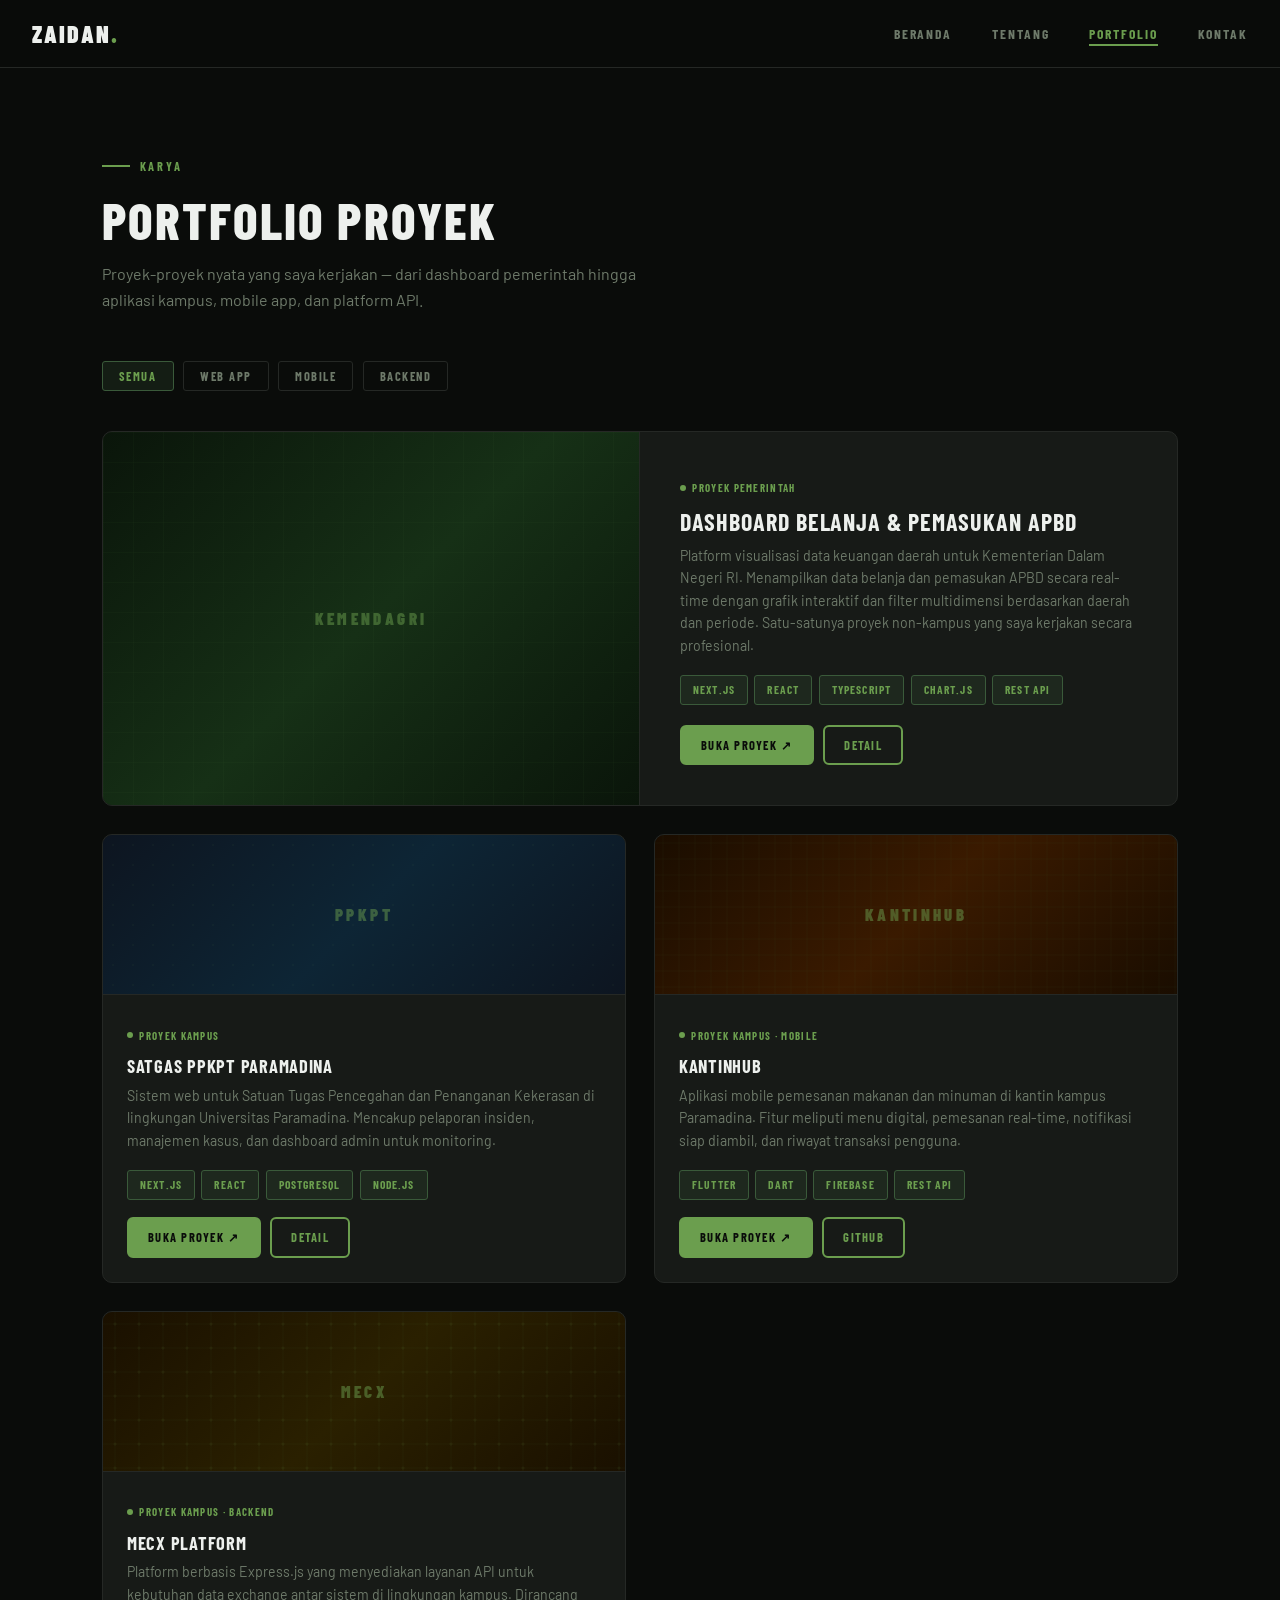
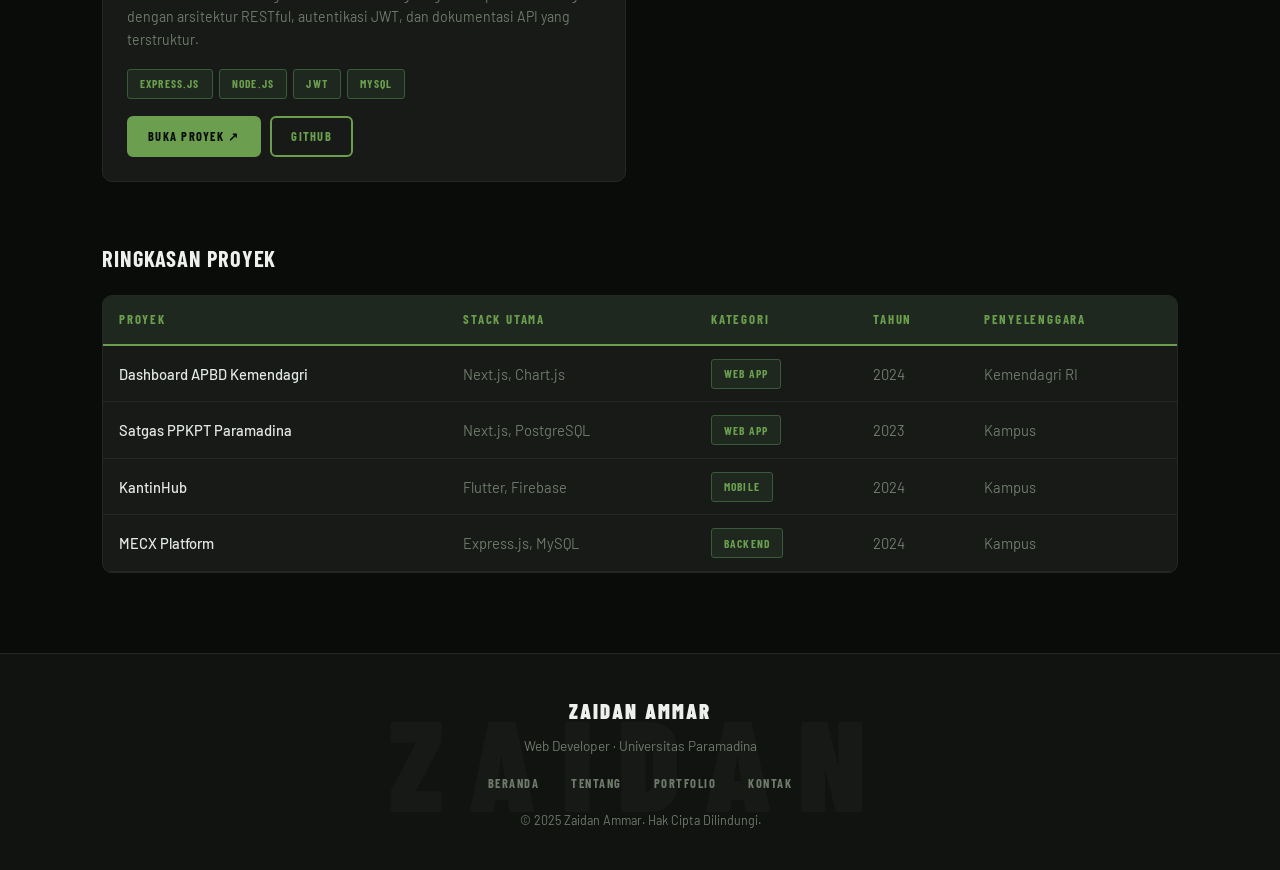
==== portfolio.html @ 1b8b5520 "first commit" ====
<!DOCTYPE html>
<html lang="id">
<head>
  <meta charset="UTF-8" />
  <meta name="viewport" content="width=device-width, initial-scale=1.0" />
  <title>Zaidan Ammar | Portfolio</title>
  <link rel="stylesheet" href="style.css" />
  <style>
    .proj-grid {
      display: grid;
      grid-template-columns: 1fr 1fr;
      gap: 1.75rem;
    }

    /* Featured project (full width) */
    .proj-featured {
      grid-column: 1 / -1;
      display: grid;
      grid-template-columns: 1fr 1fr;
      background: var(--surface);
      border: 1px solid var(--border);
      border-radius: var(--r);
      overflow: hidden;
      transition: all 0.35s cubic-bezier(0.22, 1, 0.36, 1);
    }

    .proj-featured:hover {
      border-color: var(--green);
      box-shadow: var(--glow);
      transform: translateY(-4px);
    }

    .proj-featured .proj-thumb {
      height: 100%;
      min-height: 240px;
      border-bottom: none;
      border-right: 1px solid var(--border);
    }

    .proj-featured .proj-body { padding: 2.5rem; }

    .proj-featured h3 {
      font-size: 1.5rem;
      margin-bottom: 0.6rem;
    }

    /* Status indicator */
    .status {
      display: inline-flex;
      align-items: center;
      gap: 0.4rem;
      font-family: var(--font-display);
      font-size: 0.68rem;
      font-weight: 700;
      letter-spacing: 0.12em;
      text-transform: uppercase;
      color: var(--accent);
      margin-bottom: 0.75rem;
    }

    .status-dot {
      width: 6px;
      height: 6px;
      border-radius: 50%;
      background: var(--accent);
      animation: blink 2s infinite;
    }

    @keyframes blink {
      0%, 100% { opacity: 1; transform: scale(1); }
      50% { opacity: 0.4; transform: scale(0.8); }
    }

    /* External link icon */
    .ext-icon {
      display: inline-block;
      width: 10px;
      height: 10px;
      border: 1.5px solid currentColor;
      border-radius: 1px;
      position: relative;
      margin-left: 4px;
      vertical-align: middle;
    }

    .ext-icon::after {
      content: '↗';
      position: absolute;
      top: -3px;
      right: -3px;
      font-size: 9px;
      line-height: 1;
    }

    @media (max-width: 900px) {
      .proj-grid { grid-template-columns: 1fr; }
      .proj-featured { grid-template-columns: 1fr; }
      .proj-featured .proj-thumb { border-right: none; border-bottom: 1px solid var(--border); min-height: 160px; }
    }
  </style>
</head>
<body>

  <div class="nav-progress" id="progress"></div>

  <nav class="main-nav">
    <div class="nav-brand">Zaidan<span>.</span></div>
    <div class="nav-toggle" onclick="document.getElementById('navLinks').classList.toggle('open')">
      <span></span><span></span><span></span>
    </div>
    <ul class="nav-links" id="navLinks">
      <li><a href="index.html">Beranda</a></li>
      <li><a href="tentang.html">Tentang</a></li>
      <li><a href="portfolio.html" class="active">Portfolio</a></li>
      <li><a href="kontak.html">Kontak</a></li>
    </ul>
  </nav>

  <main>
    <section>
      <div class="container">
        <span class="label reveal">Karya</span>
        <h2 style="margin-bottom: 0.75rem;" class="reveal reveal-delay-1">Portfolio Proyek</h2>
        <p style="margin-bottom: 3rem; font-size: 1rem; max-width: 540px;" class="reveal reveal-delay-2">
          Proyek-proyek nyata yang saya kerjakan — dari dashboard pemerintah hingga aplikasi kampus, mobile app, dan platform API.
        </p>

        <!-- Filter bar -->
        <div class="filter-bar reveal reveal-delay-3">
          <button class="filter-btn active" onclick="filterProj('all', this)">Semua</button>
          <button class="filter-btn" onclick="filterProj('web', this)">Web App</button>
          <button class="filter-btn" onclick="filterProj('mobile', this)">Mobile</button>
          <button class="filter-btn" onclick="filterProj('backend', this)">Backend</button>
        </div>

        <!-- Projects grid -->
        <div class="proj-grid" id="projGrid">

          <!-- 1. Dashboard APBD Kemendagri — FEATURED -->
          <div class="proj-featured proj-card reveal" data-cat="web">
            <div class="proj-thumb" style="background: linear-gradient(135deg, #0a150a, #163016, #0a150a);">
              <!-- Decorative grid pattern -->
              <svg width="100%" height="100%" style="position:absolute;inset:0;opacity:0.15" xmlns="http://www.w3.org/2000/svg">
                <defs><pattern id="g1" width="30" height="30" patternUnits="userSpaceOnUse"><path d="M 30 0 L 0 0 0 30" fill="none" stroke="#6b9e4e" stroke-width="0.5"/></pattern></defs>
                <rect width="100%" height="100%" fill="url(#g1)"/>
              </svg>
              <span class="proj-thumb-text">Kemendagri</span>
            </div>
            <div class="proj-body">
              <div class="status"><span class="status-dot"></span>Proyek Pemerintah</div>
              <h3>Dashboard Belanja &amp; Pemasukan APBD</h3>
              <p>Platform visualisasi data keuangan daerah untuk Kementerian Dalam Negeri RI. Menampilkan data belanja dan pemasukan APBD secara real-time dengan grafik interaktif dan filter multidimensi berdasarkan daerah dan periode. Satu-satunya proyek non-kampus yang saya kerjakan secara profesional.</p>
              <div class="proj-tags" style="margin-bottom: 1.25rem;">
                <span class="tag">Next.js</span>
                <span class="tag">React</span>
                <span class="tag">TypeScript</span>
                <span class="tag">Chart.js</span>
                <span class="tag">REST API</span>
              </div>
              <div class="proj-links">
                <!-- Ganti YOUR_VERCEL_LINK_KEMENDAGRI dengan link Vercel kamu -->
                <a href="YOUR_VERCEL_LINK_KEMENDAGRI" target="_blank" class="btn btn-solid btn-sm">Buka Proyek ↗</a>
                <a href="#" class="btn btn-ghost btn-sm">Detail</a>
              </div>
            </div>
          </div>

          <!-- 2. Satgas PPKPT -->
          <div class="proj-card reveal reveal-delay-1" data-cat="web">
            <div class="proj-thumb" style="background: linear-gradient(135deg, #0d1520, #0d2535, #0d1520);">
              <svg width="100%" height="100%" style="position:absolute;inset:0;opacity:0.12" xmlns="http://www.w3.org/2000/svg">
                <defs><pattern id="g2" width="20" height="20" patternUnits="userSpaceOnUse"><circle cx="10" cy="10" r="0.8" fill="#6b9e4e"/></pattern></defs>
                <rect width="100%" height="100%" fill="url(#g2)"/>
              </svg>
              <span class="proj-thumb-text">PPKPT</span>
            </div>
            <div class="proj-body">
              <div class="status"><span class="status-dot"></span>Proyek Kampus</div>
              <h3>Satgas PPKPT Paramadina</h3>
              <p>Sistem web untuk Satuan Tugas Pencegahan dan Penanganan Kekerasan di lingkungan Universitas Paramadina. Mencakup pelaporan insiden, manajemen kasus, dan dashboard admin untuk monitoring.</p>
              <div class="proj-tags">
                <span class="tag">Next.js</span>
                <span class="tag">React</span>
                <span class="tag">PostgreSQL</span>
                <span class="tag">Node.js</span>
              </div>
              <div class="proj-links" style="margin-top: 1rem;">
                <!-- Ganti YOUR_VERCEL_LINK_PPKPT dengan link Vercel kamu -->
                <a href="YOUR_VERCEL_LINK_PPKPT" target="_blank" class="btn btn-solid btn-sm">Buka Proyek ↗</a>
                <a href="#" class="btn btn-ghost btn-sm">Detail</a>
              </div>
            </div>
          </div>

          <!-- 3. KantinHub -->
          <div class="proj-card reveal reveal-delay-2" data-cat="mobile">
            <div class="proj-thumb" style="background: linear-gradient(135deg, #1a0d00, #3a1a00, #1a0d00);">
              <svg width="100%" height="100%" style="position:absolute;inset:0;opacity:0.12" xmlns="http://www.w3.org/2000/svg">
                <defs><pattern id="g3" width="16" height="16" patternUnits="userSpaceOnUse"><path d="M8 0 L8 16 M0 8 L16 8" fill="none" stroke="#6b9e4e" stroke-width="0.4"/></pattern></defs>
                <rect width="100%" height="100%" fill="url(#g3)"/>
              </svg>
              <span class="proj-thumb-text">KantinHub</span>
            </div>
            <div class="proj-body">
              <div class="status"><span class="status-dot"></span>Proyek Kampus · Mobile</div>
              <h3>KantinHub</h3>
              <p>Aplikasi mobile pemesanan makanan dan minuman di kantin kampus Paramadina. Fitur meliputi menu digital, pemesanan real-time, notifikasi siap diambil, dan riwayat transaksi pengguna.</p>
              <div class="proj-tags">
                <span class="tag">Flutter</span>
                <span class="tag">Dart</span>
                <span class="tag">Firebase</span>
                <span class="tag">REST API</span>
              </div>
              <div class="proj-links" style="margin-top: 1rem;">
                <!-- Ganti YOUR_VERCEL_LINK_KANTINHUB dengan link Vercel kamu -->
                <a href="YOUR_VERCEL_LINK_KANTINHUB" target="_blank" class="btn btn-solid btn-sm">Buka Proyek ↗</a>
                <a href="https://github.com" target="_blank" class="btn btn-ghost btn-sm">GitHub</a>
              </div>
            </div>
          </div>

          <!-- 4. MECX -->
          <div class="proj-card reveal reveal-delay-3" data-cat="backend">
            <div class="proj-thumb" style="background: linear-gradient(135deg, #1a1000, #2a2000, #1a1000);">
              <svg width="100%" height="100%" style="position:absolute;inset:0;opacity:0.12" xmlns="http://www.w3.org/2000/svg">
                <defs><pattern id="g4" width="24" height="24" patternUnits="userSpaceOnUse"><path d="M0 12 L24 12 M12 0 L12 24" fill="none" stroke="#6b9e4e" stroke-width="0.4"/><circle cx="12" cy="12" r="1.5" fill="#6b9e4e"/></pattern></defs>
                <rect width="100%" height="100%" fill="url(#g4)"/>
              </svg>
              <span class="proj-thumb-text">MECX</span>
            </div>
            <div class="proj-body">
              <div class="status"><span class="status-dot"></span>Proyek Kampus · Backend</div>
              <h3>MECX Platform</h3>
              <p>Platform berbasis Express.js yang menyediakan layanan API untuk kebutuhan data exchange antar sistem di lingkungan kampus. Dirancang dengan arsitektur RESTful, autentikasi JWT, dan dokumentasi API yang terstruktur.</p>
              <div class="proj-tags">
                <span class="tag">Express.js</span>
                <span class="tag">Node.js</span>
                <span class="tag">JWT</span>
                <span class="tag">MySQL</span>
              </div>
              <div class="proj-links" style="margin-top: 1rem;">
                <!-- Ganti YOUR_VERCEL_LINK_MECX dengan link Vercel kamu -->
                <a href="YOUR_VERCEL_LINK_MECX" target="_blank" class="btn btn-solid btn-sm">Buka Proyek ↗</a>
                <a href="https://github.com" target="_blank" class="btn btn-ghost btn-sm">GitHub</a>
              </div>
            </div>
          </div>

        </div><!-- /proj-grid -->

        <!-- Tabel ringkasan proyek -->
        <h3 style="margin: 4rem 0 1.5rem; color: var(--white);" class="reveal">Ringkasan Proyek</h3>
        <div style="background: var(--surface); border: 1px solid var(--border); border-radius: var(--r); overflow: hidden;" class="reveal reveal-delay-1">
          <table>
            <thead>
              <tr>
                <th>Proyek</th>
                <th>Stack Utama</th>
                <th>Kategori</th>
                <th>Tahun</th>
                <th>Penyelenggara</th>
              </tr>
            </thead>
            <tbody>
              <tr>
                <td>Dashboard APBD Kemendagri</td>
                <td>Next.js, Chart.js</td>
                <td><span class="tag">Web App</span></td>
                <td>2024</td>
                <td>Kemendagri RI</td>
              </tr>
              <tr>
                <td>Satgas PPKPT Paramadina</td>
                <td>Next.js, PostgreSQL</td>
                <td><span class="tag">Web App</span></td>
                <td>2023</td>
                <td>Kampus</td>
              </tr>
              <tr>
                <td>KantinHub</td>
                <td>Flutter, Firebase</td>
                <td><span class="tag">Mobile</span></td>
                <td>2024</td>
                <td>Kampus</td>
              </tr>
              <tr>
                <td>MECX Platform</td>
                <td>Express.js, MySQL</td>
                <td><span class="tag">Backend</span></td>
                <td>2024</td>
                <td>Kampus</td>
              </tr>
            </tbody>
          </table>
        </div>

      </div>
    </section>
  </main>

  <footer>
    <div class="container">
      <div class="foot-brand">Zaidan Ammar</div>
      <p>Web Developer · Universitas Paramadina</p>
      <nav class="foot-links">
        <a href="index.html">Beranda</a>
        <a href="tentang.html">Tentang</a>
        <a href="portfolio.html">Portfolio</a>
        <a href="kontak.html">Kontak</a>
      </nav>
      <p style="margin-top:0.75rem; font-size:0.78rem;">&copy; 2025 Zaidan Ammar. Hak Cipta Dilindungi.</p>
    </div>
  </footer>

  <script>
    window.addEventListener('scroll', () => {
      const total = document.documentElement.scrollHeight - window.innerHeight;
      document.getElementById('progress').style.width = (total > 0 ? (window.scrollY / total) * 100 : 0) + '%';
    });

    function filterProj(cat, btn) {
      document.querySelectorAll('.filter-btn').forEach(b => b.classList.remove('active'));
      btn.classList.add('active');
      document.querySelectorAll('[data-cat]').forEach(card => {
        const show = cat === 'all' || card.dataset.cat === cat;
        card.style.opacity = show ? '1' : '0';
        card.style.transform = show ? '' : 'translateY(10px)';
        card.style.pointerEvents = show ? '' : 'none';
        setTimeout(() => { card.style.display = show ? '' : 'none'; }, show ? 0 : 250);
        if (show) setTimeout(() => { card.style.opacity = '1'; card.style.transform = ''; }, 10);
      });
    }

    const observer = new IntersectionObserver((entries) => {
      entries.forEach(entry => {
        if (entry.isIntersecting) {
          entry.target.classList.add('visible');
          observer.unobserve(entry.target);
        }
      });
    }, { threshold: 0.1 });

    document.querySelectorAll('.reveal').forEach(el => observer.observe(el));
  </script>

</body>
</html>
---- style.css ----
/* ============================================================
   ZAIDAN AMMAR - Portfolio CSS
   Tema: Maskulin, Alam, Petualangan
   Palet: Hitam batu, Hijau hutan tua, Putih bersih, Abu logam
   Font: Barlow Condensed (display) + Barlow (body)
   ============================================================ */

@import url('https://fonts.googleapis.com/css2?family=Barlow+Condensed:wght@400;600;700;800;900&family=Barlow:wght@300;400;500;600&display=swap');

/* ============ CSS VARIABLES ============ */
:root {
  --bg:         #0a0c0a;
  --bg-2:       #111311;
  --surface:    #171a17;
  --border:     #252825;
  --green:      #3a5a3a;
  --green-dim:  rgba(58, 90, 58, 0.22);
  --green-glow: rgba(58, 90, 58, 0.10);
  --accent:     #6b9e4e;
  --accent-lt:  #8bbf6a;
  --text:       #e4e8e4;
  --muted:      #6e7a6a;
  --white:      #edf0ed;

  --font-display: 'Barlow Condensed', 'Impact', sans-serif;
  --font-body:    'Barlow', 'Segoe UI', sans-serif;

  --r:    10px;
  --r-sm:  6px;
  --shadow: 0 4px 32px rgba(0,0,0,0.6);
  --glow:   0 0 40px rgba(58, 90, 58, 0.18);
  --trans:  0.28s ease;
}

/* ============ RESET ============ */
*, *::before, *::after { margin: 0; padding: 0; box-sizing: border-box; }
html { scroll-behavior: smooth; }

body {
  font-family: var(--font-body);
  background: var(--bg);
  color: var(--text);
  line-height: 1.65;
  font-size: 16px;
  min-height: 100vh;
  overflow-x: hidden;
}

/* ============ CURSOR CUSTOM ============ */
body { cursor: crosshair; }
a, button, .btn, .filter-btn, .chip { cursor: pointer; }

/* ============ TYPOGRAPHY ============ */
h1, h2, h3, h4 {
  font-family: var(--font-display);
  text-transform: uppercase;
  letter-spacing: 0.04em;
  line-height: 1.1;
  color: var(--white);
}

h1 { font-size: clamp(3rem, 8vw, 6.5rem); font-weight: 900; }
h2 { font-size: clamp(2rem, 4vw, 3.2rem); font-weight: 800; }
h3 { font-size: 1.4rem; font-weight: 700; }
h4 { font-size: 1rem; font-weight: 700; }
p  { color: var(--muted); font-weight: 400; }

a { color: var(--accent); text-decoration: none; transition: color var(--trans); }
a:hover { color: var(--accent-lt); }

ul, ol { list-style: none; }
img { max-width: 100%; display: block; }

/* ============ LAYOUT ============ */
.container { max-width: 1140px; margin: 0 auto; padding: 0 2rem; }
section { padding: 5rem 0; }

/* ============ SECTION LABEL ============ */
.label {
  display: inline-flex;
  align-items: center;
  gap: 0.6rem;
  font-family: var(--font-display);
  font-size: 0.78rem;
  font-weight: 700;
  letter-spacing: 0.22em;
  text-transform: uppercase;
  color: var(--accent);
  margin-bottom: 1rem;
}

.label::before {
  content: '';
  display: block;
  width: 28px;
  height: 2px;
  background: var(--accent);
}

hr { border: none; border-top: 1px solid var(--border); margin: 0; }

/* ============ BUTTON ============ */
.btn {
  display: inline-flex;
  align-items: center;
  gap: 0.5rem;
  font-family: var(--font-display);
  font-size: 0.95rem;
  font-weight: 700;
  letter-spacing: 0.1em;
  text-transform: uppercase;
  padding: 0.75rem 2rem;
  border-radius: var(--r-sm);
  border: 2px solid transparent;
  cursor: pointer;
  transition: all var(--trans);
  text-decoration: none;
  position: relative;
  overflow: hidden;
}

.btn::after {
  content: '';
  position: absolute;
  inset: 0;
  background: rgba(255,255,255,0.05);
  opacity: 0;
  transition: opacity 0.2s;
}
.btn:hover::after { opacity: 1; }

.btn-solid {
  background: var(--accent);
  color: var(--bg);
  border-color: var(--accent);
}
.btn-solid:hover {
  background: var(--accent-lt);
  border-color: var(--accent-lt);
  color: var(--bg);
  transform: translateY(-2px);
  box-shadow: 0 8px 24px rgba(107,158,78,0.35);
}

.btn-ghost {
  background: transparent;
  color: var(--accent);
  border-color: var(--accent);
}
.btn-ghost:hover {
  background: var(--green-dim);
  color: var(--accent-lt);
  border-color: var(--accent-lt);
  transform: translateY(-2px);
}

.btn-sm { font-size: 0.78rem; padding: 0.5rem 1.2rem; }

/* ============ BADGE / TAG ============ */
.tag {
  display: inline-block;
  font-family: var(--font-display);
  font-size: 0.72rem;
  font-weight: 700;
  letter-spacing: 0.1em;
  text-transform: uppercase;
  padding: 0.28rem 0.75rem;
  border-radius: 3px;
  background: var(--green-dim);
  color: var(--accent);
  border: 1px solid var(--green);
}

/* ============ NAVIGATION ============ */
nav.main-nav {
  position: fixed;
  top: 0; left: 0; right: 0;
  z-index: 100;
  height: 68px;
  background: rgba(10,12,10,0.92);
  backdrop-filter: blur(18px);
  -webkit-backdrop-filter: blur(18px);
  border-bottom: 1px solid var(--border);
  display: flex;
  align-items: center;
  justify-content: space-between;
  padding: 0 2rem;
  animation: navSlideDown 0.6s ease forwards;
}

@keyframes navSlideDown {
  from { transform: translateY(-100%); opacity: 0; }
  to   { transform: translateY(0);     opacity: 1; }
}

.nav-brand {
  font-family: var(--font-display);
  font-weight: 900;
  font-size: 1.5rem;
  letter-spacing: 0.08em;
  text-transform: uppercase;
  color: var(--white);
  transition: color var(--trans);
}

.nav-brand:hover { color: var(--accent); }
.nav-brand span { color: var(--accent); }

.nav-links {
  display: flex;
  gap: 2.5rem;
  align-items: center;
}

.nav-links a {
  font-family: var(--font-display);
  font-size: 0.85rem;
  font-weight: 700;
  letter-spacing: 0.14em;
  text-transform: uppercase;
  color: var(--muted);
  transition: color var(--trans);
  border-bottom: 2px solid transparent;
  padding-bottom: 2px;
  position: relative;
}

.nav-links a::after {
  content: '';
  position: absolute;
  bottom: -2px;
  left: 0;
  right: 100%;
  height: 2px;
  background: var(--accent);
  transition: right 0.3s ease;
}

.nav-links a:hover::after,
.nav-links a.active::after { right: 0; }

.nav-links a:hover,
.nav-links a.active { color: var(--accent); border-bottom-color: transparent; }

.nav-toggle {
  display: none;
  flex-direction: column;
  gap: 5px;
  cursor: pointer;
  padding: 5px;
}

.nav-toggle span {
  display: block;
  width: 26px;
  height: 2px;
  background: var(--text);
  border-radius: 1px;
  transition: all 0.3s;
}

@media (max-width: 700px) {
  .nav-toggle { display: flex; }
  .nav-links {
    display: none;
    position: fixed;
    top: 68px;
    left: 0; right: 0;
    background: var(--bg-2);
    flex-direction: column;
    padding: 1.5rem 2rem;
    gap: 1.5rem;
    border-bottom: 1px solid var(--border);
  }
  .nav-links.open { display: flex; }
}

/* ============ PAGE WRAPPER ============ */
main { padding-top: 68px; }

.nav-progress {
  position: fixed;
  top: 68px; left: 0;
  height: 2px;
  background: linear-gradient(to right, var(--green), var(--accent-lt));
  z-index: 99;
  width: 0%;
  transition: width 0.1s linear;
  box-shadow: 0 0 8px var(--accent);
}

/* ============ HERO ============ */
.hero {
  position: relative;
  display: flex;
  align-items: flex-start;
  overflow: hidden;
}

.hero-grid-lines {
  position: absolute;
  inset: 0;
  background-image:
    linear-gradient(var(--border) 1px, transparent 1px),
    linear-gradient(90deg, var(--border) 1px, transparent 1px);
  background-size: 60px 60px;
  opacity: 0.2;
  pointer-events: none;
  animation: gridPan 30s linear infinite;
}

@keyframes gridPan {
  0%   { background-position: 0 0; }
  100% { background-position: 60px 60px; }
}

.hero-grad {
  position: absolute;
  inset: 0;
  background:
    radial-gradient(ellipse 70% 60% at 80% 50%, rgba(58,90,58,0.08) 0%, transparent 70%),
    linear-gradient(to bottom, transparent 50%, var(--bg) 100%);
  pointer-events: none;
}

/* Floating particles */
.hero-particles {
  position: absolute;
  inset: 0;
  pointer-events: none;
  overflow: hidden;
}

.particle {
  position: absolute;
  width: 2px;
  height: 2px;
  border-radius: 50%;
  background: var(--accent);
  opacity: 0;
  animation: particleFloat linear infinite;
}

@keyframes particleFloat {
  0%   { opacity: 0; transform: translateY(0) scale(0); }
  10%  { opacity: 0.6; }
  90%  { opacity: 0.2; }
  100% { opacity: 0; transform: translateY(-120vh) scale(1.5); }
}

.hero-content { position: relative; z-index: 1; }

/* ============ SKILL BAR ============ */
.skill-row { margin-bottom: 1.4rem; }

.skill-head {
  display: flex;
  justify-content: space-between;
  margin-bottom: 0.4rem;
}

.skill-head span:first-child {
  font-family: var(--font-display);
  font-weight: 700;
  font-size: 0.9rem;
  letter-spacing: 0.08em;
  text-transform: uppercase;
  color: var(--text);
}

.skill-head span:last-child {
  font-family: var(--font-display);
  font-weight: 700;
  font-size: 0.88rem;
  color: var(--accent);
}

.skill-track {
  height: 3px;
  background: var(--border);
  border-radius: 2px;
  overflow: hidden;
}

.skill-fill {
  height: 100%;
  background: linear-gradient(to right, var(--green), var(--accent-lt));
  border-radius: 2px;
  width: 0%;
  transition: width 1.2s cubic-bezier(0.22, 1, 0.36, 1);
}

.skill-fill.animated { width: var(--target-width); }

/* ============ TABLE ============ */
table { width: 100%; border-collapse: collapse; font-size: 0.92rem; }

thead tr { border-bottom: 2px solid var(--accent); background: var(--green-dim); }
thead th {
  padding: 0.85rem 1rem;
  text-align: left;
  font-family: var(--font-display);
  font-size: 0.8rem;
  font-weight: 700;
  letter-spacing: 0.14em;
  text-transform: uppercase;
  color: var(--accent);
}

tbody tr { border-bottom: 1px solid var(--border); transition: background var(--trans); }
tbody tr:hover { background: rgba(107,158,78,0.04); }
tbody td { padding: 0.8rem 1rem; color: var(--muted); }
tbody td:first-child { color: var(--text); font-weight: 500; }

/* ============ FORM ============ */
.form-group { margin-bottom: 1.4rem; }

label {
  display: block;
  font-family: var(--font-display);
  font-size: 0.78rem;
  font-weight: 700;
  letter-spacing: 0.14em;
  text-transform: uppercase;
  color: var(--text);
  margin-bottom: 0.5rem;
}

input[type="text"],
input[type="email"],
input[type="tel"],
textarea,
select {
  width: 100%;
  background: var(--bg-2);
  border: 1px solid var(--border);
  border-radius: var(--r-sm);
  padding: 0.85rem 1rem;
  color: var(--text);
  font-family: var(--font-body);
  font-size: 0.95rem;
  outline: none;
  transition: border-color var(--trans), box-shadow var(--trans);
  appearance: none;
}

input:focus, textarea:focus, select:focus {
  border-color: var(--accent);
  box-shadow: 0 0 0 3px var(--green-dim);
}

input::placeholder, textarea::placeholder { color: var(--border); }
textarea { resize: vertical; min-height: 130px; }

.form-row { display: grid; grid-template-columns: 1fr 1fr; gap: 1rem; }

/* ============ TIMELINE ============ */
.timeline { position: relative; padding-left: 1.75rem; }

.timeline::before {
  content: '';
  position: absolute;
  left: 0; top: 8px; bottom: 0;
  width: 2px;
  background: linear-gradient(to bottom, var(--accent), transparent);
}

.tl-item { position: relative; margin-bottom: 2rem; }

.tl-item::before {
  content: '';
  position: absolute;
  left: -2.3rem;
  top: 7px;
  width: 9px;
  height: 9px;
  border-radius: 50%;
  background: var(--accent);
  border: 2px solid var(--bg);
  transition: transform 0.3s ease, box-shadow 0.3s ease;
}

.tl-item:hover::before {
  transform: scale(1.5);
  box-shadow: 0 0 10px var(--accent);
}

.tl-year {
  font-family: var(--font-display);
  font-size: 0.72rem;
  font-weight: 700;
  letter-spacing: 0.16em;
  text-transform: uppercase;
  color: var(--accent);
  margin-bottom: 0.2rem;
}

.tl-title {
  font-family: var(--font-display);
  font-size: 1.05rem;
  font-weight: 700;
  color: var(--white);
  letter-spacing: 0.04em;
  text-transform: uppercase;
  margin-bottom: 0.2rem;
}

.tl-sub { font-size: 0.88rem; color: var(--muted); }

/* ============ FOOTER ============ */
footer {
  background: var(--bg-2);
  border-top: 1px solid var(--border);
  padding: 2.5rem 0;
  text-align: center;
  position: relative;
  overflow: hidden;
}

footer::before {
  content: 'ZAIDAN';
  position: absolute;
  top: 50%;
  left: 50%;
  transform: translate(-50%, -50%);
  font-family: var(--font-display);
  font-size: 8rem;
  font-weight: 900;
  color: var(--border);
  opacity: 0.3;
  letter-spacing: 0.2em;
  pointer-events: none;
  user-select: none;
}

footer .foot-brand {
  font-family: var(--font-display);
  font-size: 1.3rem;
  font-weight: 900;
  letter-spacing: 0.1em;
  text-transform: uppercase;
  color: var(--white);
  margin-bottom: 0.4rem;
  position: relative;
}

footer p { font-size: 0.85rem; position: relative; }

.foot-links { display: flex; justify-content: center; gap: 2rem; margin: 1rem 0; position: relative; }

.foot-links a {
  font-family: var(--font-display);
  font-size: 0.78rem;
  font-weight: 700;
  letter-spacing: 0.12em;
  text-transform: uppercase;
  color: var(--muted);
}

.foot-links a:hover { color: var(--accent); }

/* ============ CONTACT ============ */
.contact-row {
  display: flex;
  align-items: flex-start;
  gap: 1rem;
  padding: 1.1rem 0;
  border-bottom: 1px solid var(--border);
  transition: background var(--trans);
}

.contact-row:hover { background: rgba(107,158,78,0.03); }

.c-key {
  font-family: var(--font-display);
  font-size: 0.68rem;
  font-weight: 700;
  letter-spacing: 0.14em;
  text-transform: uppercase;
  color: var(--muted);
  width: 44px;
  padding-top: 2px;
  flex-shrink: 0;
}

.c-val strong {
  display: block;
  font-family: var(--font-display);
  font-size: 0.82rem;
  letter-spacing: 0.06em;
  text-transform: uppercase;
  color: var(--text);
  margin-bottom: 0.15rem;
}

.c-val span { font-size: 0.9rem; color: var(--muted); }

.soc-links { display: flex; gap: 0.6rem; margin-top: 2rem; }

.soc-link {
  display: inline-flex;
  align-items: center;
  justify-content: center;
  width: 42px;
  height: 42px;
  border: 1px solid var(--border);
  border-radius: var(--r-sm);
  background: var(--surface);
  font-family: var(--font-display);
  font-size: 0.65rem;
  font-weight: 800;
  letter-spacing: 0.04em;
  text-transform: uppercase;
  color: var(--muted);
  transition: all var(--trans);
}

.soc-link:hover {
  border-color: var(--accent);
  color: var(--accent);
  transform: translateY(-3px);
  box-shadow: 0 6px 16px rgba(107,158,78,0.2);
}

/* ============ BLOCKQUOTE ============ */
.blockquote {
  border-left: 3px solid var(--accent);
  padding: 1.1rem 1.5rem;
  background: var(--green-dim);
  border-radius: 0 var(--r-sm) var(--r-sm) 0;
  margin: 2rem 0;
  font-family: var(--font-display);
  font-size: 1.05rem;
  font-weight: 600;
  letter-spacing: 0.04em;
  color: var(--text);
  text-transform: uppercase;
  position: relative;
  overflow: hidden;
}

.blockquote::before {
  content: '"';
  position: absolute;
  right: 1rem;
  top: -1rem;
  font-size: 6rem;
  color: var(--accent);
  opacity: 0.08;
  font-family: Georgia, serif;
  line-height: 1;
}

/* ============ PROJECT CARD ============ */
.proj-card {
  background: var(--surface);
  border: 1px solid var(--border);
  border-radius: var(--r);
  overflow: hidden;
  transition: all 0.35s cubic-bezier(0.22, 1, 0.36, 1);
}

.proj-card:hover {
  border-color: var(--green);
  box-shadow: var(--glow);
  transform: translateY(-6px);
}

.proj-thumb {
  height: 160px;
  display: flex;
  align-items: center;
  justify-content: center;
  border-bottom: 1px solid var(--border);
  position: relative;
  overflow: hidden;
}

.proj-thumb::after {
  content: '';
  position: absolute;
  inset: 0;
  background: rgba(107,158,78,0);
  transition: background 0.4s ease;
}

.proj-card:hover .proj-thumb::after {
  background: rgba(107,158,78,0.06);
}

.proj-thumb-text {
  font-family: var(--font-display);
  font-size: 1.05rem;
  font-weight: 900;
  letter-spacing: 0.2em;
  text-transform: uppercase;
  color: var(--accent);
  opacity: 0.5;
  transition: opacity 0.3s, letter-spacing 0.3s;
}

.proj-card:hover .proj-thumb-text {
  opacity: 0.9;
  letter-spacing: 0.3em;
}

.proj-body { padding: 1.5rem; }
.proj-body h3 { font-size: 1.15rem; margin-bottom: 0.5rem; }
.proj-body p { font-size: 0.88rem; margin-bottom: 1.1rem; line-height: 1.6; }
.proj-tags { display: flex; flex-wrap: wrap; gap: 0.4rem; margin-bottom: 1.1rem; }
.proj-links { display: flex; gap: 0.6rem; }

/* ============ FORM SUCCESS ============ */
.form-success { display: none; text-align: center; padding: 2.5rem 1rem; }
.form-success.show { display: block; animation: fadeUp 0.5s ease forwards; }

.success-box {
  width: 56px;
  height: 56px;
  border: 2px solid var(--accent);
  border-radius: 4px;
  display: flex;
  align-items: center;
  justify-content: center;
  margin: 0 auto 1.25rem;
  font-family: var(--font-display);
  font-size: 1.5rem;
  font-weight: 900;
  color: var(--accent);
  animation: successPop 0.4s cubic-bezier(0.175, 0.885, 0.32, 1.275) forwards;
}

@keyframes successPop {
  from { transform: scale(0); }
  to   { transform: scale(1); }
}

.form-success h3 { margin-bottom: 0.5rem; }

/* ============ GRID LAYOUTS ============ */
.grid-2 { display: grid; grid-template-columns: 1fr 1fr; gap: 2rem; }
.grid-3 { display: grid; grid-template-columns: repeat(3, 1fr); gap: 1.5rem; }
.grid-about { display: grid; grid-template-columns: 1fr 2fr; gap: 4rem; align-items: start; }
.grid-contact { display: grid; grid-template-columns: 1fr 1.6fr; gap: 4rem; align-items: start; }

/* ============ ABOUT PHOTO ============ */
.about-photo {
  border-radius: var(--r);
  overflow: hidden;
  border: 1px solid var(--border);
  aspect-ratio: 3/4;
  background: var(--surface);
  display: flex;
  align-items: center;
  justify-content: center;
  position: relative;
}

.about-photo::after {
  content: '';
  position: absolute;
  inset: 0;
  border-radius: var(--r);
  box-shadow: inset 0 0 0 1px rgba(107,158,78,0.15);
  pointer-events: none;
}

.about-photo img { width: 100%; height: 100%; object-fit: cover; transition: transform 0.6s ease; }
.about-photo:hover img { transform: scale(1.04); }
.photo-init { font-family: var(--font-display); font-size: 5rem; font-weight: 900; color: var(--accent); }

.info-list { margin-top: 1.5rem; }

.info-list li {
  display: flex;
  gap: 1rem;
  padding: 0.6rem 0;
  border-bottom: 1px solid var(--border);
  font-size: 0.9rem;
  transition: background var(--trans);
}

.info-key {
  font-family: var(--font-display);
  font-size: 0.72rem;
  font-weight: 700;
  letter-spacing: 0.1em;
  text-transform: uppercase;
  color: var(--muted);
  min-width: 90px;
  padding-top: 2px;
}

.info-val { color: var(--text); }

/* ============ FILTER BAR ============ */
.filter-bar { display: flex; gap: 0.6rem; flex-wrap: wrap; margin-bottom: 2.5rem; }

.filter-btn {
  font-family: var(--font-display);
  font-size: 0.78rem;
  font-weight: 700;
  letter-spacing: 0.12em;
  text-transform: uppercase;
  padding: 0.42rem 1rem;
  border-radius: 3px;
  border: 1px solid var(--border);
  background: transparent;
  color: var(--muted);
  cursor: pointer;
  transition: all 0.25s;
}

.filter-btn:hover,
.filter-btn.active {
  background: var(--green-dim);
  border-color: var(--green);
  color: var(--accent);
}

/* ============ SCROLL REVEAL ============ */
.reveal {
  opacity: 0;
  transform: translateY(28px);
  transition: opacity 0.65s ease, transform 0.65s cubic-bezier(0.22, 1, 0.36, 1);
}

.reveal.visible {
  opacity: 1;
  transform: translateY(0);
}

.reveal-delay-1 { transition-delay: 0.1s; }
.reveal-delay-2 { transition-delay: 0.2s; }
.reveal-delay-3 { transition-delay: 0.3s; }
.reveal-delay-4 { transition-delay: 0.4s; }

/* ============ ANIMATIONS ============ */
@keyframes fadeUp {
  from { opacity: 0; transform: translateY(24px); }
  to   { opacity: 1; transform: translateY(0); }
}

@keyframes fadeIn {
  from { opacity: 0; }
  to   { opacity: 1; }
}

@keyframes slideRight {
  from { transform: translateX(-20px); opacity: 0; }
  to   { transform: translateX(0);     opacity: 1; }
}

/* ============ ORG CARD ============ */
.org-card {
  background: var(--surface);
  border: 1px solid var(--border);
  border-left: 3px solid var(--accent);
  border-radius: 0 var(--r) var(--r) 0;
  padding: 1.5rem 1.75rem;
  margin-bottom: 1.5rem;
  transition: box-shadow var(--trans), transform var(--trans);
}

.org-card:hover { box-shadow: var(--glow); transform: translateX(4px); }

.org-card .org-title {
  font-family: var(--font-display);
  font-size: 1.05rem;
  font-weight: 800;
  letter-spacing: 0.06em;
  text-transform: uppercase;
  color: var(--white);
  margin-bottom: 0.25rem;
}

.org-card .org-role {
  font-family: var(--font-display);
  font-size: 0.78rem;
  font-weight: 700;
  letter-spacing: 0.14em;
  text-transform: uppercase;
  color: var(--accent);
  margin-bottom: 0.5rem;
}

.org-card p { font-size: 0.88rem; line-height: 1.6; }

/* ============ HOBI LIST ============ */
.hobi-list {
  display: grid;
  grid-template-columns: 1fr 1fr;
  gap: 0.75rem;
  margin-top: 1rem;
}

.hobi-item {
  background: var(--surface);
  border: 1px solid var(--border);
  border-radius: var(--r-sm);
  padding: 0.7rem 1rem;
  font-family: var(--font-display);
  font-size: 0.82rem;
  font-weight: 700;
  letter-spacing: 0.1em;
  text-transform: uppercase;
  color: var(--text);
  display: flex;
  align-items: center;
  gap: 0.6rem;
  transition: all var(--trans);
}

.hobi-item:hover {
  border-color: var(--green);
  color: var(--accent);
  transform: translateX(4px);
}

.hobi-dot {
  width: 6px;
  height: 6px;
  border-radius: 50%;
  background: var(--accent);
  flex-shrink: 0;
}

/* ============ RESPONSIVE ============ */
@media (max-width: 900px) {
  .grid-about, .grid-contact { grid-template-columns: 1fr; gap: 2rem; }
  .grid-3 { grid-template-columns: 1fr 1fr; }
}

@media (max-width: 640px) {
  .grid-2 { grid-template-columns: 1fr; }
  .grid-3 { grid-template-columns: 1fr; }
  .form-row { grid-template-columns: 1fr; }
  h1 { font-size: 3rem; }
  .hobi-list { grid-template-columns: 1fr; }
}
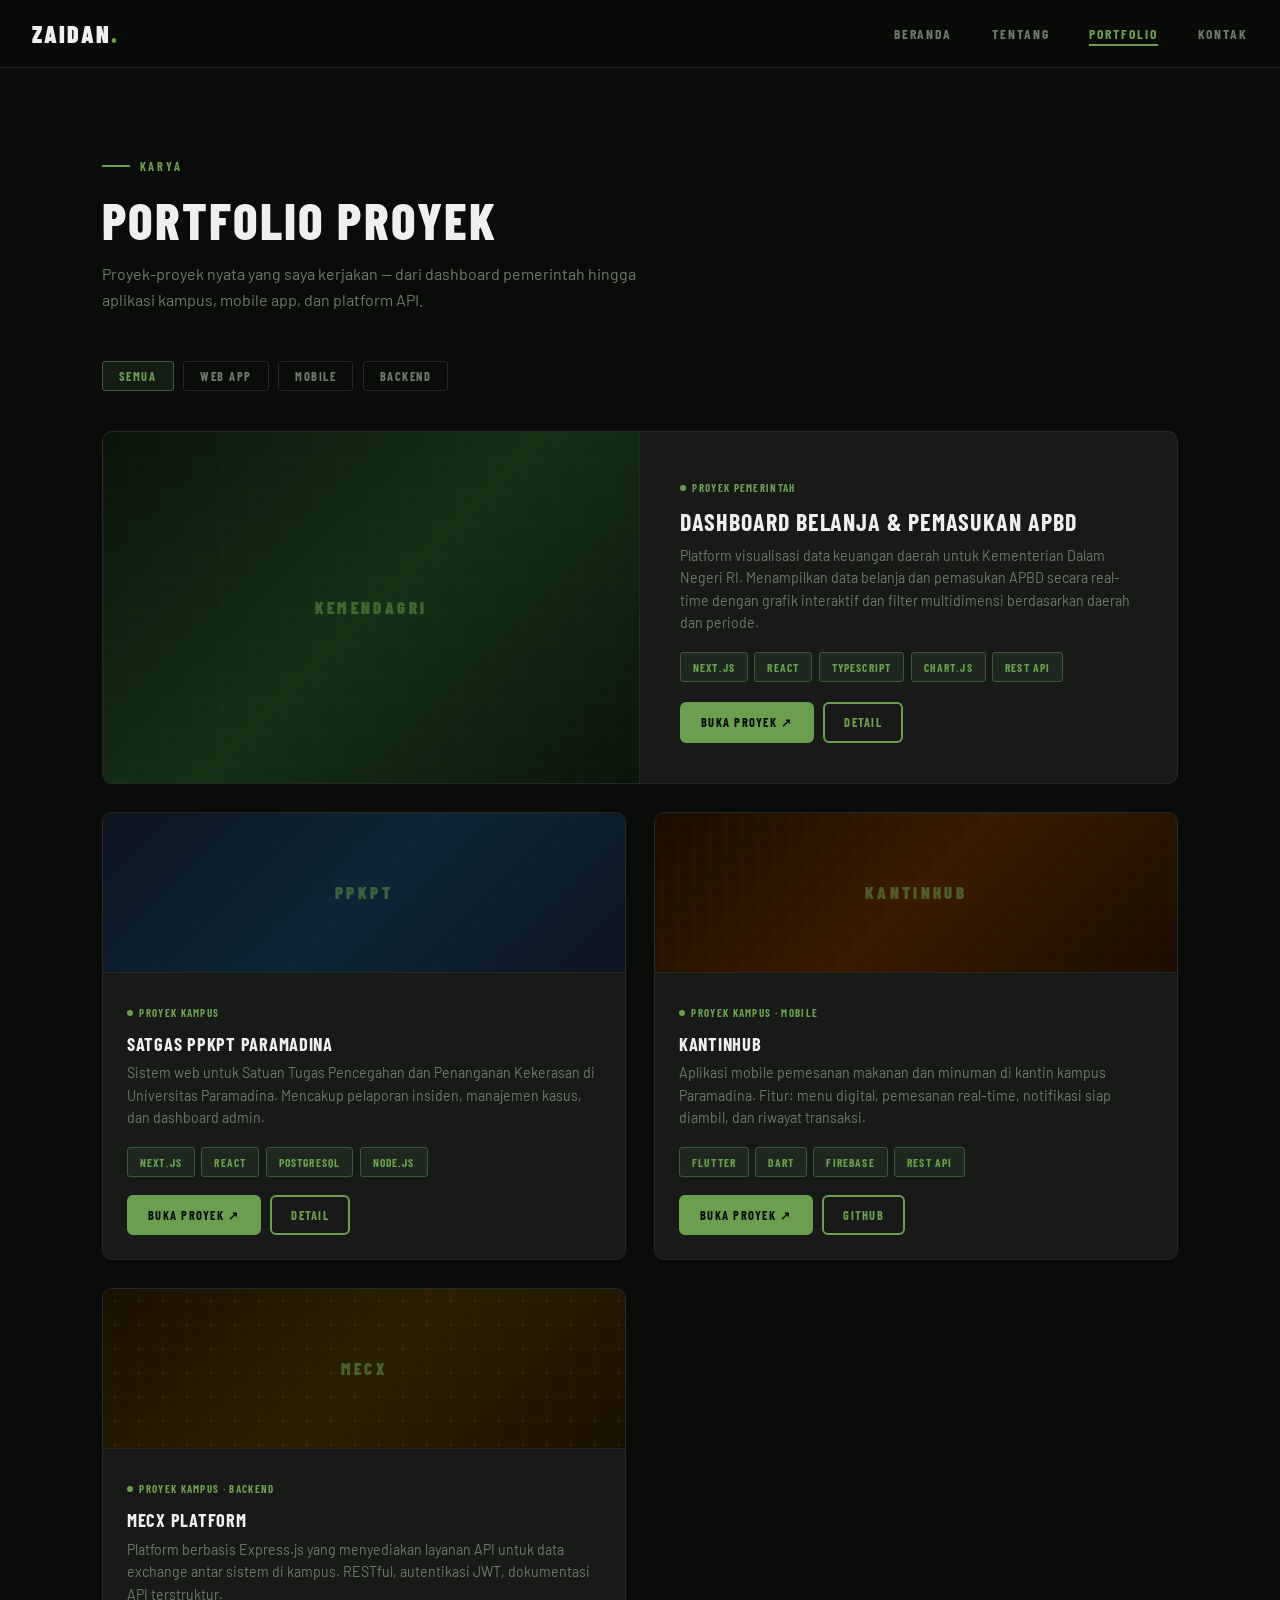
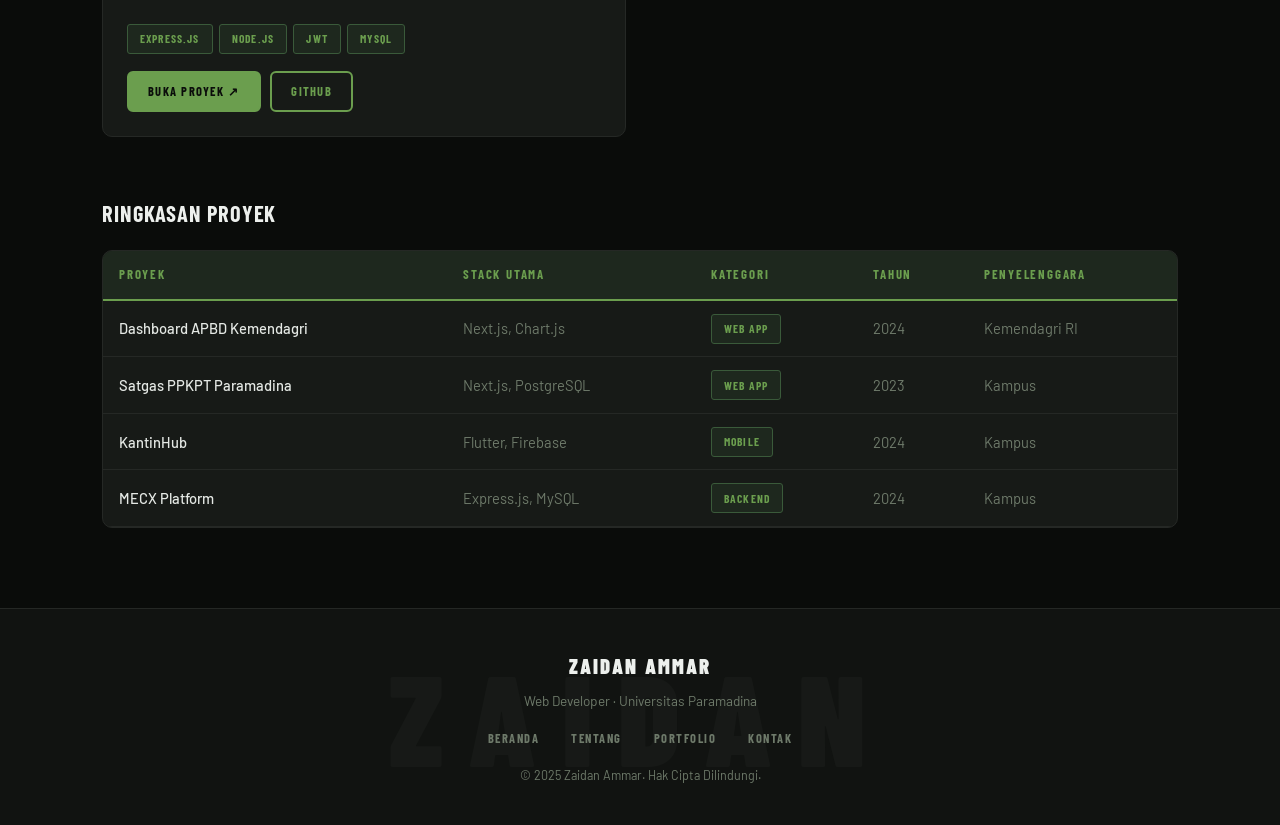
==== commit 8d9bb0c5: "nambahhin backend" ====
--- a/portfolio.html
+++ b/portfolio.html
@@ -4,6 +4,7 @@
   <meta charset="UTF-8" />
   <meta name="viewport" content="width=device-width, initial-scale=1.0" />
   <title>Zaidan Ammar | Portfolio</title>
+  <meta name="description" content="Portfolio proyek Zaidan Ammar — Dashboard Kemendagri, KantinHub, MECX Platform, Satgas PPKPT." />
   <link rel="stylesheet" href="style.css" />
   <style>
     .proj-grid {
@@ -11,8 +12,6 @@
       grid-template-columns: 1fr 1fr;
       gap: 1.75rem;
     }
-
-    /* Featured project (full width) */
     .proj-featured {
       grid-column: 1 / -1;
       display: grid;
@@ -23,28 +22,19 @@
       overflow: hidden;
       transition: all 0.35s cubic-bezier(0.22, 1, 0.36, 1);
     }
-
     .proj-featured:hover {
       border-color: var(--green);
       box-shadow: var(--glow);
       transform: translateY(-4px);
     }
-
     .proj-featured .proj-thumb {
       height: 100%;
       min-height: 240px;
       border-bottom: none;
       border-right: 1px solid var(--border);
     }
-
     .proj-featured .proj-body { padding: 2.5rem; }
-
-    .proj-featured h3 {
-      font-size: 1.5rem;
-      margin-bottom: 0.6rem;
-    }
-
-    /* Status indicator */
+    .proj-featured h3 { font-size: 1.5rem; margin-bottom: 0.6rem; }
     .status {
       display: inline-flex;
       align-items: center;
@@ -57,39 +47,21 @@
       color: var(--accent);
       margin-bottom: 0.75rem;
     }
-
     .status-dot {
-      width: 6px;
-      height: 6px;
+      width: 6px; height: 6px;
       border-radius: 50%;
       background: var(--accent);
       animation: blink 2s infinite;
     }
-
     @keyframes blink {
       0%, 100% { opacity: 1; transform: scale(1); }
       50% { opacity: 0.4; transform: scale(0.8); }
     }
 
-    /* External link icon */
-    .ext-icon {
-      display: inline-block;
-      width: 10px;
-      height: 10px;
-      border: 1.5px solid currentColor;
-      border-radius: 1px;
-      position: relative;
-      margin-left: 4px;
-      vertical-align: middle;
-    }
-
-    .ext-icon::after {
-      content: '↗';
-      position: absolute;
-      top: -3px;
-      right: -3px;
-      font-size: 9px;
-      line-height: 1;
+    /* FIX: Filter menyembunyikan featured card dengan benar */
+    /* Saat filter aktif, proj-grid diubah ke 1 kolom kalau featured tersembunyi */
+    .proj-grid.no-featured {
+      grid-template-columns: 1fr 1fr;
     }
 
     @media (max-width: 900px) {
@@ -112,7 +84,8 @@
       <li><a href="index.html">Beranda</a></li>
       <li><a href="tentang.html">Tentang</a></li>
       <li><a href="portfolio.html" class="active">Portfolio</a></li>
-      <li><a href="kontak.html">Kontak</a></li>
+      <!-- FIX: kontak.html → kontak.php -->
+      <li><a href="kontak.php">Kontak</a></li>
     </ul>
   </nav>
 
@@ -137,9 +110,8 @@
         <div class="proj-grid" id="projGrid">
 
           <!-- 1. Dashboard APBD Kemendagri — FEATURED -->
-          <div class="proj-featured proj-card reveal" data-cat="web">
+          <div class="proj-featured proj-card reveal" data-cat="web" id="featuredProj">
             <div class="proj-thumb" style="background: linear-gradient(135deg, #0a150a, #163016, #0a150a);">
-              <!-- Decorative grid pattern -->
               <svg width="100%" height="100%" style="position:absolute;inset:0;opacity:0.15" xmlns="http://www.w3.org/2000/svg">
                 <defs><pattern id="g1" width="30" height="30" patternUnits="userSpaceOnUse"><path d="M 30 0 L 0 0 0 30" fill="none" stroke="#6b9e4e" stroke-width="0.5"/></pattern></defs>
                 <rect width="100%" height="100%" fill="url(#g1)"/>
@@ -149,7 +121,7 @@
             <div class="proj-body">
               <div class="status"><span class="status-dot"></span>Proyek Pemerintah</div>
               <h3>Dashboard Belanja &amp; Pemasukan APBD</h3>
-              <p>Platform visualisasi data keuangan daerah untuk Kementerian Dalam Negeri RI. Menampilkan data belanja dan pemasukan APBD secara real-time dengan grafik interaktif dan filter multidimensi berdasarkan daerah dan periode. Satu-satunya proyek non-kampus yang saya kerjakan secara profesional.</p>
+              <p>Platform visualisasi data keuangan daerah untuk Kementerian Dalam Negeri RI. Menampilkan data belanja dan pemasukan APBD secara real-time dengan grafik interaktif dan filter multidimensi berdasarkan daerah dan periode.</p>
               <div class="proj-tags" style="margin-bottom: 1.25rem;">
                 <span class="tag">Next.js</span>
                 <span class="tag">React</span>
@@ -158,8 +130,11 @@
                 <span class="tag">REST API</span>
               </div>
               <div class="proj-links">
-                <!-- Ganti YOUR_VERCEL_LINK_KEMENDAGRI dengan link Vercel kamu -->
-                <a href="YOUR_VERCEL_LINK_KEMENDAGRI" target="_blank" class="btn btn-solid btn-sm">Buka Proyek ↗</a>
+                <!--
+                  ⚠️  GANTI LINK DI BAWAH INI:
+                  Contoh: href="https://dashboard-apbd.vercel.app"
+                -->
+                <a href="#" class="btn btn-solid btn-sm" title="Tambahkan link Vercel di sini">Buka Proyek ↗</a>
                 <a href="#" class="btn btn-ghost btn-sm">Detail</a>
               </div>
             </div>
@@ -177,7 +152,7 @@
             <div class="proj-body">
               <div class="status"><span class="status-dot"></span>Proyek Kampus</div>
               <h3>Satgas PPKPT Paramadina</h3>
-              <p>Sistem web untuk Satuan Tugas Pencegahan dan Penanganan Kekerasan di lingkungan Universitas Paramadina. Mencakup pelaporan insiden, manajemen kasus, dan dashboard admin untuk monitoring.</p>
+              <p>Sistem web untuk Satuan Tugas Pencegahan dan Penanganan Kekerasan di Universitas Paramadina. Mencakup pelaporan insiden, manajemen kasus, dan dashboard admin.</p>
               <div class="proj-tags">
                 <span class="tag">Next.js</span>
                 <span class="tag">React</span>
@@ -185,8 +160,8 @@
                 <span class="tag">Node.js</span>
               </div>
               <div class="proj-links" style="margin-top: 1rem;">
-                <!-- Ganti YOUR_VERCEL_LINK_PPKPT dengan link Vercel kamu -->
-                <a href="YOUR_VERCEL_LINK_PPKPT" target="_blank" class="btn btn-solid btn-sm">Buka Proyek ↗</a>
+                <!-- ⚠️  GANTI LINK INI dengan link Vercel PPKPT kamu -->
+                <a href="#" class="btn btn-solid btn-sm" title="Tambahkan link Vercel di sini">Buka Proyek ↗</a>
                 <a href="#" class="btn btn-ghost btn-sm">Detail</a>
               </div>
             </div>
@@ -204,7 +179,7 @@
             <div class="proj-body">
               <div class="status"><span class="status-dot"></span>Proyek Kampus · Mobile</div>
               <h3>KantinHub</h3>
-              <p>Aplikasi mobile pemesanan makanan dan minuman di kantin kampus Paramadina. Fitur meliputi menu digital, pemesanan real-time, notifikasi siap diambil, dan riwayat transaksi pengguna.</p>
+              <p>Aplikasi mobile pemesanan makanan dan minuman di kantin kampus Paramadina. Fitur: menu digital, pemesanan real-time, notifikasi siap diambil, dan riwayat transaksi.</p>
               <div class="proj-tags">
                 <span class="tag">Flutter</span>
                 <span class="tag">Dart</span>
@@ -212,9 +187,10 @@
                 <span class="tag">REST API</span>
               </div>
               <div class="proj-links" style="margin-top: 1rem;">
-                <!-- Ganti YOUR_VERCEL_LINK_KANTINHUB dengan link Vercel kamu -->
-                <a href="YOUR_VERCEL_LINK_KANTINHUB" target="_blank" class="btn btn-solid btn-sm">Buka Proyek ↗</a>
-                <a href="https://github.com" target="_blank" class="btn btn-ghost btn-sm">GitHub</a>
+                <!-- ⚠️  GANTI LINK INI dengan link demo/APK KantinHub kamu -->
+                <a href="#" class="btn btn-solid btn-sm" title="Tambahkan link demo di sini">Buka Proyek ↗</a>
+                <!-- ⚠️  GANTI LINK INI dengan link GitHub repo kamu -->
+                <a href="https://github.com/USERNAME_KAMU" target="_blank" class="btn btn-ghost btn-sm">GitHub</a>
               </div>
             </div>
           </div>
@@ -231,7 +207,7 @@
             <div class="proj-body">
               <div class="status"><span class="status-dot"></span>Proyek Kampus · Backend</div>
               <h3>MECX Platform</h3>
-              <p>Platform berbasis Express.js yang menyediakan layanan API untuk kebutuhan data exchange antar sistem di lingkungan kampus. Dirancang dengan arsitektur RESTful, autentikasi JWT, dan dokumentasi API yang terstruktur.</p>
+              <p>Platform berbasis Express.js yang menyediakan layanan API untuk data exchange antar sistem di kampus. RESTful, autentikasi JWT, dokumentasi API terstruktur.</p>
               <div class="proj-tags">
                 <span class="tag">Express.js</span>
                 <span class="tag">Node.js</span>
@@ -239,16 +215,17 @@
                 <span class="tag">MySQL</span>
               </div>
               <div class="proj-links" style="margin-top: 1rem;">
-                <!-- Ganti YOUR_VERCEL_LINK_MECX dengan link Vercel kamu -->
-                <a href="YOUR_VERCEL_LINK_MECX" target="_blank" class="btn btn-solid btn-sm">Buka Proyek ↗</a>
-                <a href="https://github.com" target="_blank" class="btn btn-ghost btn-sm">GitHub</a>
+                <!-- ⚠️  GANTI LINK INI dengan link demo MECX kamu -->
+                <a href="#" class="btn btn-solid btn-sm" title="Tambahkan link demo di sini">Buka Proyek ↗</a>
+                <!-- ⚠️  GANTI LINK INI dengan link GitHub repo MECX kamu -->
+                <a href="https://github.com/USERNAME_KAMU" target="_blank" class="btn btn-ghost btn-sm">GitHub</a>
               </div>
             </div>
           </div>
 
-        </div><!-- /proj-grid -->
-
-        <!-- Tabel ringkasan proyek -->
+        </div>
+
+        <!-- Tabel ringkasan -->
         <h3 style="margin: 4rem 0 1.5rem; color: var(--white);" class="reveal">Ringkasan Proyek</h3>
         <div style="background: var(--surface); border: 1px solid var(--border); border-radius: var(--r); overflow: hidden;" class="reveal reveal-delay-1">
           <table>
@@ -306,7 +283,8 @@
         <a href="index.html">Beranda</a>
         <a href="tentang.html">Tentang</a>
         <a href="portfolio.html">Portfolio</a>
-        <a href="kontak.html">Kontak</a>
+        <!-- FIX: kontak.html → kontak.php -->
+        <a href="kontak.php">Kontak</a>
       </nav>
       <p style="margin-top:0.75rem; font-size:0.78rem;">&copy; 2025 Zaidan Ammar. Hak Cipta Dilindungi.</p>
     </div>
@@ -318,16 +296,40 @@
       document.getElementById('progress').style.width = (total > 0 ? (window.scrollY / total) * 100 : 0) + '%';
     });
 
+    // FIX: Filter sekarang menangani proj-featured dengan benar
+    // Saat featured card tersembunyi, grid-column-nya di-reset biar tidak ada gap kosong
     function filterProj(cat, btn) {
       document.querySelectorAll('.filter-btn').forEach(b => b.classList.remove('active'));
       btn.classList.add('active');
+
+      const grid = document.getElementById('projGrid');
+      const featured = document.getElementById('featuredProj');
+
       document.querySelectorAll('[data-cat]').forEach(card => {
         const show = cat === 'all' || card.dataset.cat === cat;
-        card.style.opacity = show ? '1' : '0';
-        card.style.transform = show ? '' : 'translateY(10px)';
-        card.style.pointerEvents = show ? '' : 'none';
-        setTimeout(() => { card.style.display = show ? '' : 'none'; }, show ? 0 : 250);
-        if (show) setTimeout(() => { card.style.opacity = '1'; card.style.transform = ''; }, 10);
+
+        if (!show) {
+          card.style.transition = 'opacity 0.25s, transform 0.25s';
+          card.style.opacity = '0';
+          card.style.transform = 'translateY(10px)';
+          setTimeout(() => {
+            card.style.display = 'none';
+            // Kalau featured tersembunyi, hapus span penuh
+            if (card === featured) {
+              card.style.gridColumn = '';
+            }
+          }, 250);
+        } else {
+          card.style.display = '';
+          // Kembalikan span penuh untuk featured
+          if (card === featured) {
+            card.style.gridColumn = '1 / -1';
+          }
+          setTimeout(() => {
+            card.style.opacity = '1';
+            card.style.transform = '';
+          }, 10);
+        }
       });
     }
 
